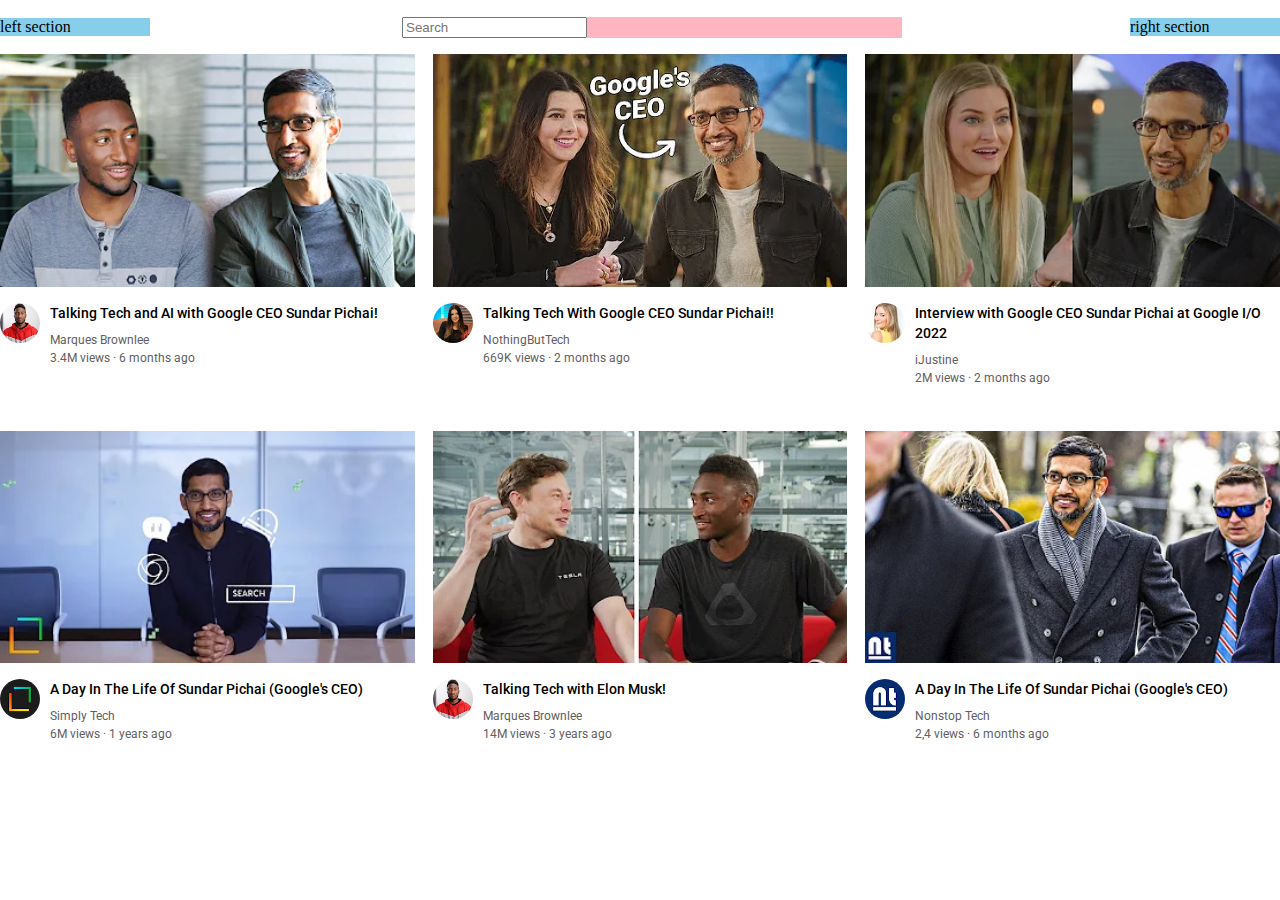
==== index.html @ 4849e143 "new file" ====
<!DOCTYPE html>
<html lang="en">
  <head>
    <meta charset="UTF-8" />
    <meta http-equiv="X-UA-Compatible" content="IE=edge" />
    <meta name="viewport" content="width=device-width, initial-scale=1.0" />
    <title>YouTube Clon</title>

    <link rel="preconnect" href="https://fonts.googleapis.com" />
    <link rel="preconnect" href="https://fonts.gstatic.com" crossorigin />
    <link
      href="https://fonts.googleapis.com/css2?family=Roboto:wght@400;500;700&display=swap"
      rel="stylesheet"
    />
    <link rel="stylesheet" href="/styles/general.css" />
    <link rel="stylesheet" href="/styles/header.css" />
    <link rel="stylesheet" href="/styles/videoblock.css" />
  </head>
  <body>
    <div class="header-box">
      <div class="header-left">left section</div>
      <div class="header-center">
        <input class="search" type="test" placeholder="Search" />
      </div>
      <div class="header-right">right section</div>
    </div>

    <div class="all-grid">
      <div class="video-block-preview">
        <div class="thumbnail-row">
          <img
            class="thumbnail1"
            src="/channel-pictures/thumbnail1.webp"
            alt="images1"
          />
        </div>
        <div class="photo-title-box">
          <div class="previewphoto-box">
            <img
              class="preview-photo1"
              src="/channel-pictures/previewphoto1.jpg"
              alt="previewphoto1"
            />
          </div>
          <div class="videotitle-box">
            <p class="video-title">
              Talking Tech and AI with Google CEO Sundar Pichai!
            </p>
            <p class="video-author">Marques Brownlee</p>
            <p class="video-stats">3.4M views &#183; 6 months ago</p>
          </div>
        </div>
      </div>

      <div class="video-block-preview">
        <div class="thumbnail-row">
          <img
            class="thumbnail2"
            src="/channel-pictures/thumbnail2.webp"
            alt="images2"
          />
        </div>
        <div class="photo-title-box">
          <div class="previewphoto-box">
            <img
              class="preview-photo2"
              src="/channel-pictures/previewphoto2.jpg"
              alt="previewphoto2"
            />
          </div>
          <div class="videotitle-box">
            <p class="video-title">
              Talking Tech With Google CEO Sundar Pichai!!
            </p>
            <p class="video-author">NothingButTech</p>
            <p class="video-stats">669K views &#183; 2 months ago</p>
          </div>
        </div>
      </div>

      <div class="video-block-preview">
        <div class="thumbnail-row">
          <img
            class="thumbnail3"
            src="/channel-pictures/thumbnail3.webp"
            alt="images3"
          />
        </div>
        <div class="photo-title-box">
          <div class="previewphoto-box">
            <img
              class="preview-photo2"
              src="/channel-pictures/previewphoto3.jpg"
              alt="previewphoto3"
            />
          </div>
          <div class="videotitle-box">
            <p class="video-title">
              Interview with Google CEO Sundar Pichai at Google I/O 2022
            </p>
            <p class="video-author">iJustine</p>
            <p class="video-stats">2M views &#183; 2 months ago</p>
          </div>
        </div>
      </div>

      <div class="video-block-preview">
        <div class="thumbnail-row">
          <img
            class="thumbnail4"
            src="/channel-pictures/thumbnail4.webp"
            alt="images4"
          />
        </div>
        <div class="photo-title-box">
          <div class="previewphoto-box">
            <img
              class="preview-photo4"
              src="/channel-pictures/previewphoto4.jpg"
              alt="previewphoto4"
            />
          </div>
          <div class="videotitle-box">
            <p class="video-title">
              A Day In The Life Of Sundar Pichai (Google's CEO)
            </p>
            <p class="video-author">Simply Tech</p>
            <p class="video-stats">6M views &#183; 1 years ago</p>
          </div>
        </div>
      </div>

      <div class="video-block-preview">
        <div class="thumbnail-row">
          <img
            class="thumbnail5"
            src="/channel-pictures/thumbnail5.webp"
            alt="images5"
          />
        </div>
        <div class="photo-title-box">
          <div class="previewphoto-box">
            <img
              class="preview-photo5"
              src="/channel-pictures/previewphoto5.jpg"
              alt="previewphoto5"
            />
          </div>
          <div class="videotitle-box">
            <p class="video-title">Talking Tech with Elon Musk!</p>
            <p class="video-author">Marques Brownlee</p>
            <p class="video-stats">14M views &#183; 3 years ago</p>
          </div>
        </div>
      </div>

      <div class="video-block-preview">
        <div class="thumbnail-row">
          <img
            class="thumbnail6"
            src="/channel-pictures/thumbnail6.webp"
            alt="images6"
          />
        </div>
        <div class="photo-title-box">
          <div class="previewphoto-box">
            <img
              class="preview-photo6"
              src="/channel-pictures/previewphoto6.jpg"
              alt="previewphoto6"
            />
          </div>
          <div class="videotitle-box">
            <p class="video-title">
              A Day In The Life Of Sundar Pichai (Google's CEO)
            </p>
            <p class="video-author">Nonstop Tech</p>
            <p class="video-stats">2,4 views &#183; 6 months ago</p>
          </div>
        </div>
      </div>
    </div>
  </body>
</html>
---- styles/general.css ----
p {
    font-family: Roboto, Arial;
    margin-top: 0;
    margin-bottom: 0;
  }
  body {
    margin: 0;
  }
---- styles/header.css ----
.header-box {
    display: flex;
    flex-direction: row;
    justify-content: space-between;
    align-items: center;
    height: 54px;
  }
  .header-left {
    background-color: skyblue;
    width: 150px;
  }
  .header-center {
    background-color: lightpink;
    flex: 1;
    margin-left: 60px;
    margin-right: 36px;
    max-width: 500px;
  }
  .header-right {
    background-color: skyblue;
    width: 150px;
  }
---- styles/videoblock.css ----
.video-title {
    margin-top: 0;
    font-size: 14px;
    font-weight: 500;
    line-height: 20px;
    margin-bottom: 10px;
  }
  .thumbnail1,
  .thumbnail2,
  .thumbnail3,
  .thumbnail4,
  .thumbnail5,
  .thumbnail6 {
    width: 100%;
  }
  .thumbnail-row {
    margin-bottom: 12px;
  }
  .video-block-preview {
  }
  .photo-title-box {
    display: grid;
    grid-template-columns: 50px 1fr;
  }
  .previewphoto-box {
    width: 50px;
    vertical-align: top;
  }
  .videotitle-box {
  }
  .preview-photo1,
  .preview-photo2,
  .preview-photo3,
  .preview-photo4,
  .preview-photo5,
  .preview-photo6 {
    width: 40px;
    border-radius: 50px;
  }
  .video-author,
  .video-stats {
    font-size: 12px;
    color: rgb(96, 96, 96);
    margin-bottom: 4px;
  }
  .all-grid {
    display: grid;
    grid-template-columns: 1fr 1fr 1fr;
    column-gap: 18px;
    row-gap: 42px;
  }
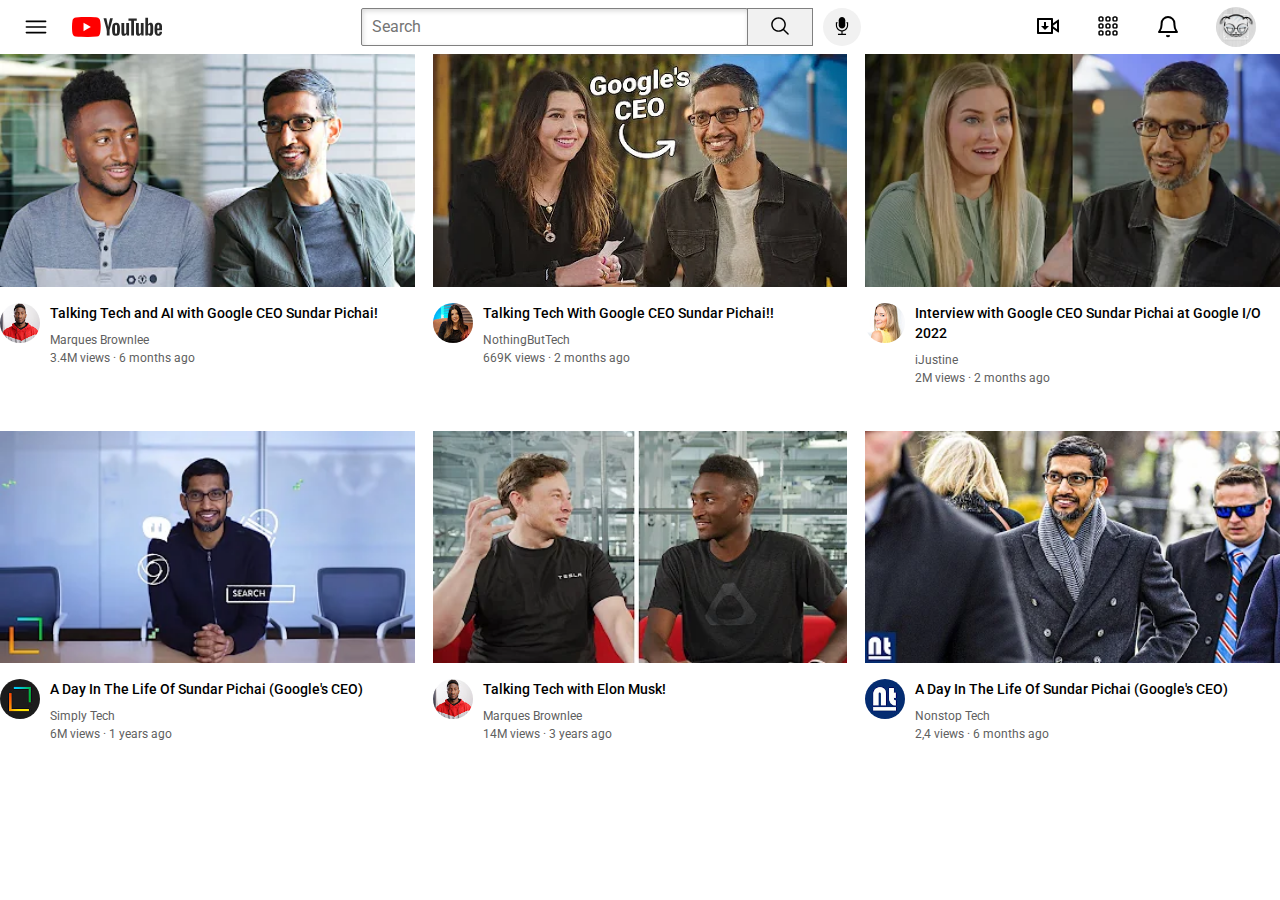
==== commit f9b6198e: "add styles/header.css" ====
--- a/index.html
+++ b/index.html
@@ -12,17 +12,55 @@
       href="https://fonts.googleapis.com/css2?family=Roboto:wght@400;500;700&display=swap"
       rel="stylesheet"
     />
-    <link rel="stylesheet" href="/styles/general.css" />
-    <link rel="stylesheet" href="/styles/header.css" />
-    <link rel="stylesheet" href="/styles/videoblock.css" />
+    <link rel="stylesheet" href="styles/general.css" />
+    <link rel="stylesheet" href="styles/header.css" />
+    <link rel="stylesheet" href="styles/videoblock.css" />
   </head>
   <body>
     <div class="header-box">
-      <div class="header-left">left section</div>
+      <div class="header-left">
+        <img
+          class="hamburger-menu"
+          src="icons/hamburger-menu.svg"
+          alt="hamburger-menu"
+        />
+        <img
+          class="youtube-logo"
+          src="icons/youtube-logo.svg"
+          alt="youtube-logo"
+        />
+      </div>
       <div class="header-center">
-        <input class="search" type="test" placeholder="Search" />
-      </div>
-      <div class="header-right">right section</div>
+        <input class="search-text" type="test" placeholder="Search" />
+        <button class="button-search">
+          <img class="search-icon" src="icons/search.svg" alt="search" />
+        </button>
+        <button class="button-microphone">
+          <img
+            class="microphone-icon"
+            src="icons/microphone.svg"
+            alt="microphone"
+          />
+        </button>
+      </div>
+      <div class="header-right">
+        <img
+          class="video-download-icon"
+          src="icons/video-download.svg"
+          alt="video-download"
+        />
+        <img class="apps-icons" src="icons/apps.svg" alt="apps" />
+        <img
+          class="notification-bell-icon"
+          src="icons/notification-bell.svg"
+          alt="notification-bell"
+        />
+        <img
+          class="iconsMyLogo"
+          src="channel-pictures/iconsMyLogo.jpg"
+          alt="iconsMyLogo"
+        />
+      </div>
     </div>
 
     <div class="all-grid">
@@ -30,7 +68,7 @@
         <div class="thumbnail-row">
           <img
             class="thumbnail1"
-            src="/channel-pictures/thumbnail1.webp"
+            src="channel-pictures/thumbnail1.webp"
             alt="images1"
           />
         </div>
@@ -38,7 +76,7 @@
           <div class="previewphoto-box">
             <img
               class="preview-photo1"
-              src="/channel-pictures/previewphoto1.jpg"
+              src="channel-pictures/previewphoto1.jpg"
               alt="previewphoto1"
             />
           </div>
@@ -56,7 +94,7 @@
         <div class="thumbnail-row">
           <img
             class="thumbnail2"
-            src="/channel-pictures/thumbnail2.webp"
+            src="channel-pictures/thumbnail2.webp"
             alt="images2"
           />
         </div>
@@ -64,7 +102,7 @@
           <div class="previewphoto-box">
             <img
               class="preview-photo2"
-              src="/channel-pictures/previewphoto2.jpg"
+              src="channel-pictures/previewphoto2.jpg"
               alt="previewphoto2"
             />
           </div>
@@ -82,7 +120,7 @@
         <div class="thumbnail-row">
           <img
             class="thumbnail3"
-            src="/channel-pictures/thumbnail3.webp"
+            src="channel-pictures/thumbnail3.webp"
             alt="images3"
           />
         </div>
@@ -90,7 +128,7 @@
           <div class="previewphoto-box">
             <img
               class="preview-photo2"
-              src="/channel-pictures/previewphoto3.jpg"
+              src="channel-pictures/previewphoto3.jpg"
               alt="previewphoto3"
             />
           </div>
@@ -108,7 +146,7 @@
         <div class="thumbnail-row">
           <img
             class="thumbnail4"
-            src="/channel-pictures/thumbnail4.webp"
+            src="channel-pictures/thumbnail4.webp"
             alt="images4"
           />
         </div>
@@ -116,7 +154,7 @@
           <div class="previewphoto-box">
             <img
               class="preview-photo4"
-              src="/channel-pictures/previewphoto4.jpg"
+              src="channel-pictures/previewphoto4.jpg"
               alt="previewphoto4"
             />
           </div>
@@ -134,7 +172,7 @@
         <div class="thumbnail-row">
           <img
             class="thumbnail5"
-            src="/channel-pictures/thumbnail5.webp"
+            src="channel-pictures/thumbnail5.webp"
             alt="images5"
           />
         </div>
@@ -142,7 +180,7 @@
           <div class="previewphoto-box">
             <img
               class="preview-photo5"
-              src="/channel-pictures/previewphoto5.jpg"
+              src="channel-pictures/previewphoto5.jpg"
               alt="previewphoto5"
             />
           </div>
@@ -158,7 +196,7 @@
         <div class="thumbnail-row">
           <img
             class="thumbnail6"
-            src="/channel-pictures/thumbnail6.webp"
+            src="channel-pictures/thumbnail6.webp"
             alt="images6"
           />
         </div>
@@ -166,7 +204,7 @@
           <div class="previewphoto-box">
             <img
               class="preview-photo6"
-              src="/channel-pictures/previewphoto6.jpg"
+              src="channel-pictures/previewphoto6.jpg"
               alt="previewphoto6"
             />
           </div>
@@ -181,4 +219,4 @@
       </div>
     </div>
   </body>
-</html> 
+</html>
--- a/styles/header.css
+++ b/styles/header.css
@@ -2,21 +2,87 @@
     display: flex;
     flex-direction: row;
     justify-content: space-between;
+    height: 54px;
     align-items: center;
-    height: 54px;
   }
   .header-left {
-    background-color: skyblue;
-    width: 150px;
+    display: flex;
+    align-items: center;
   }
   .header-center {
-    background-color: lightpink;
     flex: 1;
+    display: flex;
+    align-items: center;
     margin-left: 60px;
     margin-right: 36px;
     max-width: 500px;
   }
   .header-right {
-    background-color: skyblue;
-    width: 150px;
+    display: flex;
+    width: 220px;
+    align-content: center;
+    justify-content: space-between;
+    margin-right: 24px;
+    flex-shrink: 0;
+  }
+  .hamburger-menu {
+    height: 24px;
+    margin-left: 24px;
+    margin-right: 24px;
+  }
+  .youtube-logo {
+    height: 90px;
+  }
+  .button-microphone {
+    height: 38px;
+    width: 38px;
+    border: none;
+    border-radius: 19px;
+    background-color:  rgb(241, 241, 241);
+  }
+  .search-text {
+    flex: 1;
+    height: 34px;
+    padding-left: 10px;
+    font-size: 16px;
+    border: 1px solid gray;
+    border-radius: 2px;
+    box-shadow: inset 1px 2px 5px 
+    rgb(0, 0, 0, 0.15);
+    width: 0;
+  }
+  .search-text::placeholder {
+    font-family: Roboto, Arial;
+    font-size: 16px;
+  }
+  .button-search {
+    height: 38px;
+    width: 66px;
+    margin-right: 10px;
+    border-radius: 0;
+    border: 1px solid gray;
+    background-color: rgb(241, 241, 241);
+    margin-left: -1px;
+  }
+  .search-icon {
+    height: 22px;
+  }
+  .microphone-icon {
+    height: 18px;
+  }
+  .video-download-icon {
+    height: 24px;
+    margin-top: 7px;
+  }
+  .apps-icons {
+    height: 24px;
+    margin-top: 7px;
+  }
+  .notification-bell-icon {
+    height: 24px;
+    margin-top: 8px;
+  }
+  .iconsMyLogo {
+    height: 40px;
+    border-radius: 20px;
   }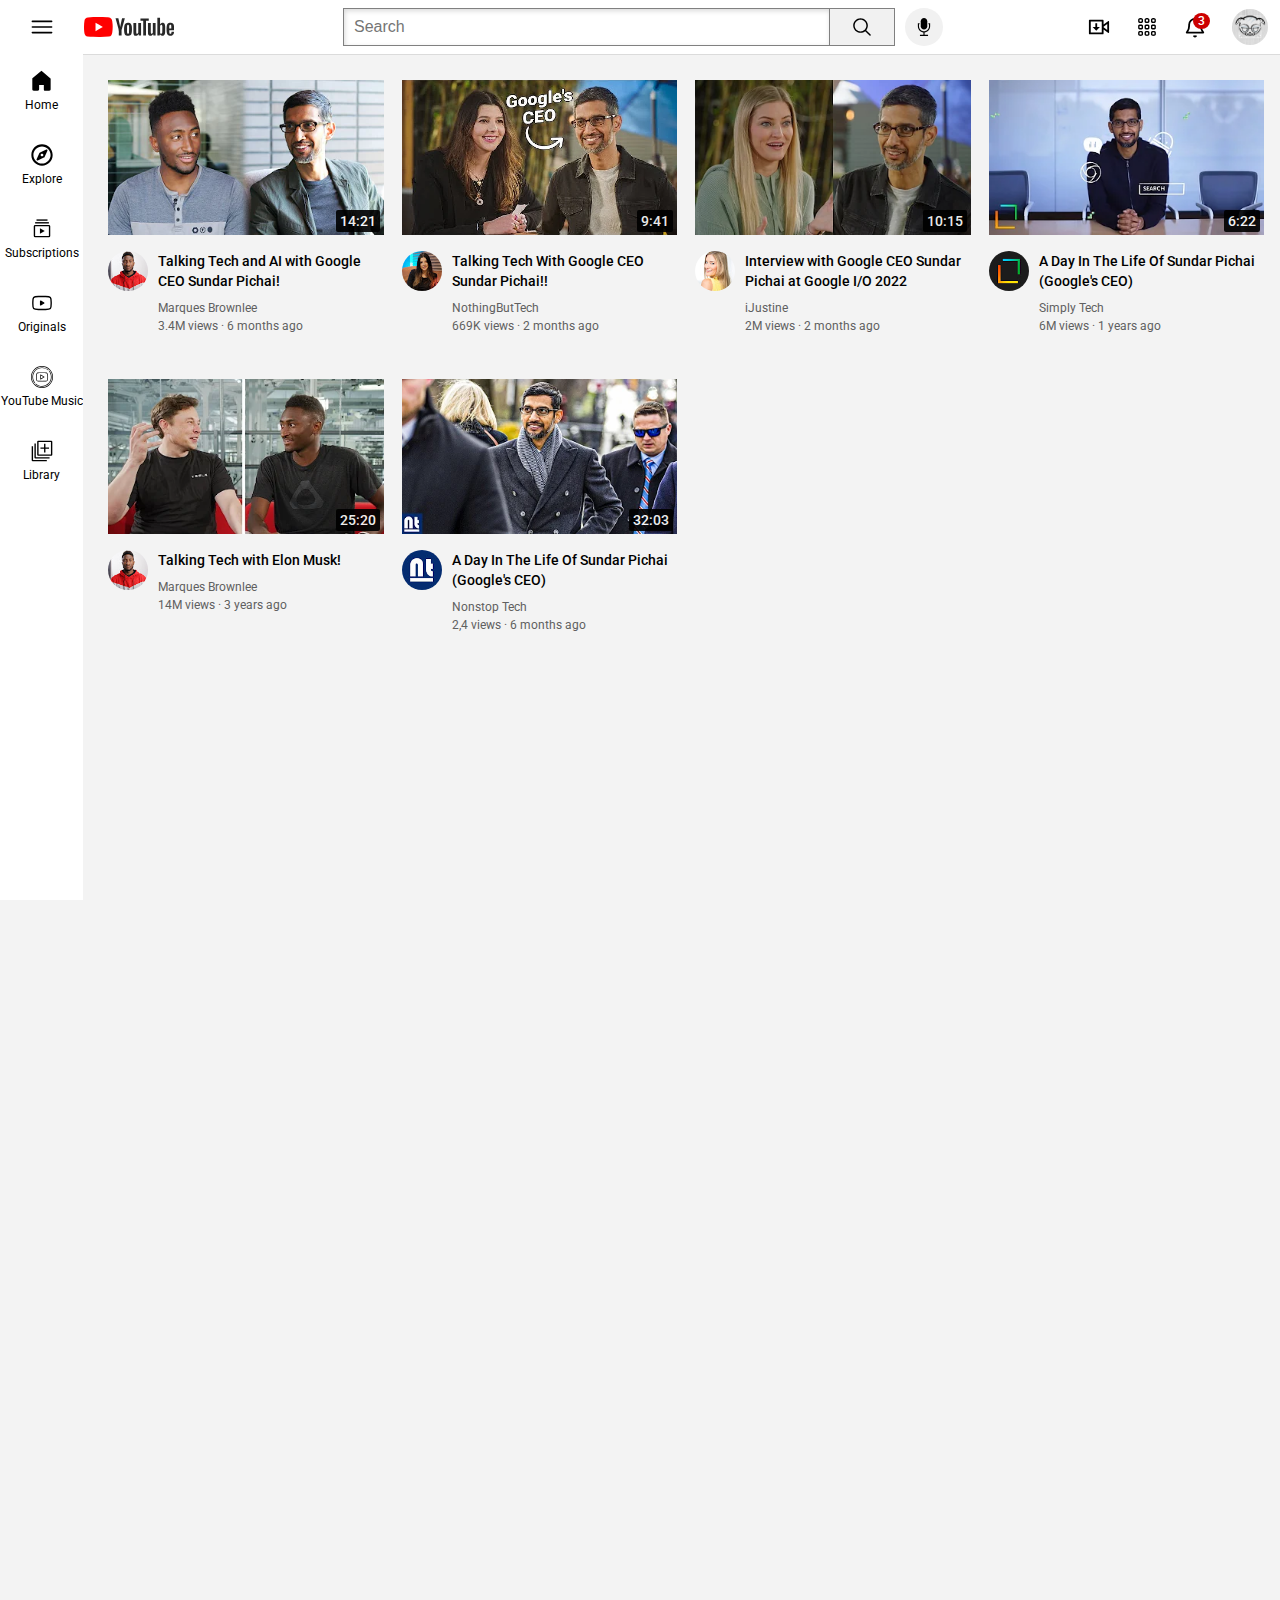
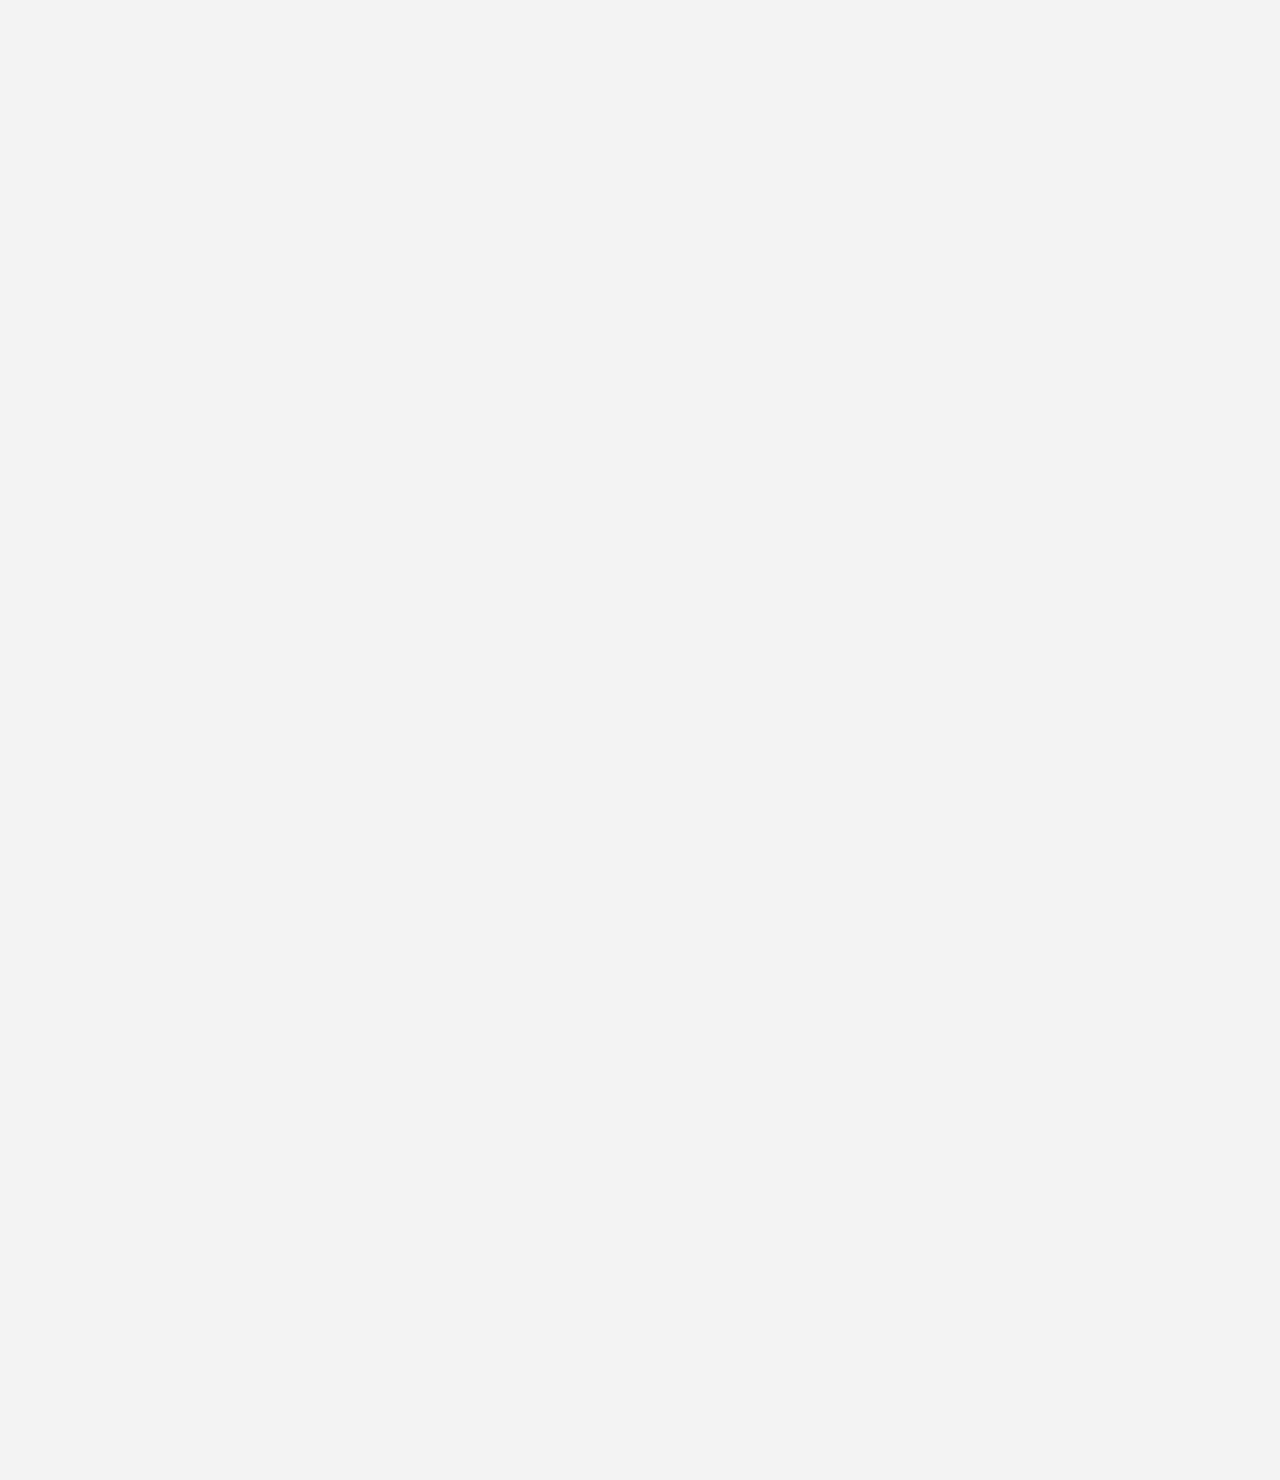
==== commit 27c94f1b: "1. added left panel 'sidebar' 2.corrected header.css 3.added responsive design in body-grid 4.delete" ====
--- a/index.html
+++ b/index.html
@@ -15,208 +15,263 @@
     <link rel="stylesheet" href="styles/general.css" />
     <link rel="stylesheet" href="styles/header.css" />
     <link rel="stylesheet" href="styles/videoblock.css" />
+    <link rel="stylesheet" href="styles/sidebar.css" />
   </head>
   <body>
-    <div class="header-box">
-      <div class="header-left">
-        <img
-          class="hamburger-menu"
-          src="icons/hamburger-menu.svg"
-          alt="hamburger-menu"
-        />
-        <img
-          class="youtube-logo"
-          src="icons/youtube-logo.svg"
-          alt="youtube-logo"
-        />
+    <header>
+      <nav class="header-box">
+        <div class="header-left">
+          <img
+            class="hamburger-menu"
+            src="icons/hamburger-menu.svg"
+            alt="hamburger-menu"
+          />
+          <img
+            class="youtube-logo"
+            src="icons/youtube-logo.svg"
+            alt="youtube-logo"
+          />
+        </div>
+        <div class="header-center">
+          <input class="search-text" type="test" placeholder="Search" />
+          <button class="button-search">
+            <img class="search-icon" src="icons/search.svg" alt="search" />
+            <div class="tooltip">Search</div>
+          </button>
+          <button class="button-microphone">
+            <img
+              class="microphone-icon"
+              src="icons/microphone.svg"
+              alt="microphone"
+            />
+            <div class="tooltip">Voice search</div>
+          </button>
+        </div>
+        <div class="header-right">
+          <img
+            class="video-download-icon"
+            src="icons/video-download.svg"
+            alt="video-download"
+          />
+          <img class="apps-icons" src="icons/apps.svg" alt="apps" />
+          <div class="nitfication-bell-icon-container">
+            <img
+              class="notification-bell-icon"
+              src="icons/notification-bell.svg"
+              alt="notification-bell"
+            />
+            <div class="nitfication-count">3</div>
+          </div>
+          <img
+            class="iconsMyLogo"
+            src="channel-pictures/iconsMyLogo.jpg"
+            alt="iconsMyLogo"
+          />
+        </div>
       </div>
-      <div class="header-center">
-        <input class="search-text" type="test" placeholder="Search" />
-        <button class="button-search">
-          <img class="search-icon" src="icons/search.svg" alt="search" />
-        </button>
-        <button class="button-microphone">
-          <img
-            class="microphone-icon"
-            src="icons/microphone.svg"
-            alt="microphone"
-          />
-        </button>
-      </div>
-      <div class="header-right">
-        <img
-          class="video-download-icon"
-          src="icons/video-download.svg"
-          alt="video-download"
-        />
-        <img class="apps-icons" src="icons/apps.svg" alt="apps" />
-        <img
-          class="notification-bell-icon"
-          src="icons/notification-bell.svg"
-          alt="notification-bell"
-        />
-        <img
-          class="iconsMyLogo"
-          src="channel-pictures/iconsMyLogo.jpg"
-          alt="iconsMyLogo"
-        />
-      </div>
-    </div>
-
-    <div class="all-grid">
-      <div class="video-block-preview">
-        <div class="thumbnail-row">
-          <img
-            class="thumbnail1"
-            src="channel-pictures/thumbnail1.webp"
-            alt="images1"
-          />
-        </div>
-        <div class="photo-title-box">
-          <div class="previewphoto-box">
-            <img
-              class="preview-photo1"
-              src="channel-pictures/previewphoto1.jpg"
-              alt="previewphoto1"
-            />
-          </div>
-          <div class="videotitle-box">
-            <p class="video-title">
-              Talking Tech and AI with Google CEO Sundar Pichai!
-            </p>
-            <p class="video-author">Marques Brownlee</p>
-            <p class="video-stats">3.4M views &#183; 6 months ago</p>
-          </div>
-        </div>
-      </div>
-
-      <div class="video-block-preview">
-        <div class="thumbnail-row">
-          <img
-            class="thumbnail2"
-            src="channel-pictures/thumbnail2.webp"
-            alt="images2"
-          />
-        </div>
-        <div class="photo-title-box">
-          <div class="previewphoto-box">
-            <img
-              class="preview-photo2"
-              src="channel-pictures/previewphoto2.jpg"
-              alt="previewphoto2"
-            />
-          </div>
-          <div class="videotitle-box">
-            <p class="video-title">
-              Talking Tech With Google CEO Sundar Pichai!!
-            </p>
-            <p class="video-author">NothingButTech</p>
-            <p class="video-stats">669K views &#183; 2 months ago</p>
-          </div>
-        </div>
-      </div>
-
-      <div class="video-block-preview">
-        <div class="thumbnail-row">
-          <img
-            class="thumbnail3"
-            src="channel-pictures/thumbnail3.webp"
-            alt="images3"
-          />
-        </div>
-        <div class="photo-title-box">
-          <div class="previewphoto-box">
-            <img
-              class="preview-photo2"
-              src="channel-pictures/previewphoto3.jpg"
-              alt="previewphoto3"
-            />
-          </div>
-          <div class="videotitle-box">
-            <p class="video-title">
-              Interview with Google CEO Sundar Pichai at Google I/O 2022
-            </p>
-            <p class="video-author">iJustine</p>
-            <p class="video-stats">2M views &#183; 2 months ago</p>
-          </div>
-        </div>
-      </div>
-
-      <div class="video-block-preview">
-        <div class="thumbnail-row">
-          <img
-            class="thumbnail4"
-            src="channel-pictures/thumbnail4.webp"
-            alt="images4"
-          />
-        </div>
-        <div class="photo-title-box">
-          <div class="previewphoto-box">
-            <img
-              class="preview-photo4"
-              src="channel-pictures/previewphoto4.jpg"
-              alt="previewphoto4"
-            />
-          </div>
-          <div class="videotitle-box">
-            <p class="video-title">
-              A Day In The Life Of Sundar Pichai (Google's CEO)
-            </p>
-            <p class="video-author">Simply Tech</p>
-            <p class="video-stats">6M views &#183; 1 years ago</p>
-          </div>
-        </div>
-      </div>
-
-      <div class="video-block-preview">
-        <div class="thumbnail-row">
-          <img
-            class="thumbnail5"
-            src="channel-pictures/thumbnail5.webp"
-            alt="images5"
-          />
-        </div>
-        <div class="photo-title-box">
-          <div class="previewphoto-box">
-            <img
-              class="preview-photo5"
-              src="channel-pictures/previewphoto5.jpg"
-              alt="previewphoto5"
-            />
-          </div>
-          <div class="videotitle-box">
-            <p class="video-title">Talking Tech with Elon Musk!</p>
-            <p class="video-author">Marques Brownlee</p>
-            <p class="video-stats">14M views &#183; 3 years ago</p>
-          </div>
-        </div>
-      </div>
-
-      <div class="video-block-preview">
-        <div class="thumbnail-row">
-          <img
-            class="thumbnail6"
-            src="channel-pictures/thumbnail6.webp"
-            alt="images6"
-          />
-        </div>
-        <div class="photo-title-box">
-          <div class="previewphoto-box">
-            <img
-              class="preview-photo6"
-              src="channel-pictures/previewphoto6.jpg"
-              alt="previewphoto6"
-            />
-          </div>
-          <div class="videotitle-box">
-            <p class="video-title">
-              A Day In The Life Of Sundar Pichai (Google's CEO)
-            </p>
-            <p class="video-author">Nonstop Tech</p>
-            <p class="video-stats">2,4 views &#183; 6 months ago</p>
-          </div>
-        </div>
-      </div>
-    </div>
+
+      <div class="sidebar">
+        <div class="sidebar-link">
+          <img class="iconsHome" src="icons/home.svg" alt="Home" />
+          <div>Home</div>
+        </div>
+        <div class="sidebar-link">
+          <img class="iconsExplore" src="icons/compass.svg" alt="Explore" />
+          <div>Explore</div>
+        </div>
+        <div class="sidebar-link">
+          <img
+            class="iconsSubscriptions"
+            src="icons/subscr.svg"
+            alt="Subscriptions"
+          />
+          <div>Subscriptions</div>
+        </div>
+        <div class="sidebar-link">
+          <img
+            class="iconsOriginals"
+            src="icons/youtube-originals.svg"
+            alt="Originals"
+          />
+          <div>Originals</div>
+        </div>
+        <div class="sidebar-link">
+          <img
+            class="iconsYouTubeMusic"
+            src="icons/youtube-music.svg"
+            alt="Youtube Music"
+          />
+          <div>YouTube Music</div>
+        </div>
+        <div class="sidebar-link">
+          <img class="iconsLibrary" src="icons/library.svg" alt="Library" />
+          <div>Library</div>
+        </div>
+      </nav>
+    </header>
+
+    <main>
+      <section class="all-grid">
+        <div class="video-block-preview">
+          <div class="thumbnail-row">
+            <img
+              class="thumbnail1"
+              src="channel-pictures/thumbnail1.webp"
+              alt="images1"
+            />
+            <div class="thumbnail-row-time">14:21</div>
+          </div>
+          <div class="photo-title-box">
+            <div class="previewphoto-box">
+              <img
+                class="preview-photo1"
+                src="channel-pictures/previewphoto1.jpg"
+                alt="previewphoto1"
+              />
+            </div>
+            <div class="videotitle-box">
+              <p class="video-title">
+                Talking Tech and AI with Google CEO Sundar Pichai!
+              </p>
+              <p class="video-author">Marques Brownlee</p>
+              <p class="video-stats">3.4M views &#183; 6 months ago</p>
+            </div>
+          </div>
+        </div>
+
+        <div class="video-block-preview">
+          <div class="thumbnail-row">
+            <img
+              class="thumbnail2"
+              src="channel-pictures/thumbnail2.webp"
+              alt="images2"
+            />
+            <div class="thumbnail-row-time">9:41</div>
+          </div>
+          <div class="photo-title-box">
+            <div class="previewphoto-box">
+              <img
+                class="preview-photo2"
+                src="channel-pictures/previewphoto2.jpg"
+                alt="previewphoto2"
+              />
+            </div>
+            <div class="videotitle-box">
+              <p class="video-title">
+                Talking Tech With Google CEO Sundar Pichai!!
+              </p>
+              <p class="video-author">NothingButTech</p>
+              <p class="video-stats">669K views &#183; 2 months ago</p>
+            </div>
+          </div>
+        </div>
+
+        <div class="video-block-preview">
+          <div class="thumbnail-row">
+            <img
+              class="thumbnail3"
+              src="channel-pictures/thumbnail3.webp"
+              alt="images3"
+            />
+            <div class="thumbnail-row-time">10:15</div>
+          </div>
+          <div class="photo-title-box">
+            <div class="previewphoto-box">
+              <img
+                class="preview-photo2"
+                src="channel-pictures/previewphoto3.jpg"
+                alt="previewphoto3"
+              />
+            </div>
+            <div class="videotitle-box">
+              <p class="video-title">
+                Interview with Google CEO Sundar Pichai at Google I/O 2022
+              </p>
+              <p class="video-author">iJustine</p>
+              <p class="video-stats">2M views &#183; 2 months ago</p>
+            </div>
+          </div>
+        </div>
+
+        <div class="video-block-preview">
+          <div class="thumbnail-row">
+            <img
+              class="thumbnail4"
+              src="channel-pictures/thumbnail4.webp"
+              alt="images4"
+            />
+            <div class="thumbnail-row-time">6:22</div>
+          </div>
+          <div class="photo-title-box">
+            <div class="previewphoto-box">
+              <img
+                class="preview-photo4"
+                src="channel-pictures/previewphoto4.jpg"
+                alt="previewphoto4"
+              />
+            </div>
+            <div class="videotitle-box">
+              <p class="video-title">
+                A Day In The Life Of Sundar Pichai (Google's CEO)
+              </p>
+              <p class="video-author">Simply Tech</p>
+              <p class="video-stats">6M views &#183; 1 years ago</p>
+            </div>
+          </div>
+        </div>
+
+        <div class="video-block-preview">
+          <div class="thumbnail-row">
+            <img
+              class="thumbnail5"
+              src="channel-pictures/thumbnail5.webp"
+              alt="images5"
+            />
+            <div class="thumbnail-row-time">25:20</div>
+          </div>
+          <div class="photo-title-box">
+            <div class="previewphoto-box">
+              <img
+                class="preview-photo5"
+                src="channel-pictures/previewphoto5.jpg"
+                alt="previewphoto5"
+              />
+            </div>
+            <div class="videotitle-box">
+              <p class="video-title">Talking Tech with Elon Musk!</p>
+              <p class="video-author">Marques Brownlee</p>
+              <p class="video-stats">14M views &#183; 3 years ago</p>
+            </div>
+          </div>
+        </div>
+
+        <div class="video-block-preview">
+          <div class="thumbnail-row">
+            <img
+              class="thumbnail6"
+              src="channel-pictures/thumbnail6.webp"
+              alt="images6"
+            />
+            <div class="thumbnail-row-time">32:03</div>
+          </div>
+          <div class="photo-title-box">
+            <div class="previewphoto-box">
+              <img
+                class="preview-photo6"
+                src="channel-pictures/previewphoto6.jpg"
+                alt="previewphoto6"
+              />
+            </div>
+            <div class="videotitle-box">
+              <p class="video-title">
+                A Day In The Life Of Sundar Pichai (Google's CEO)
+              </p>
+              <p class="video-author">Nonstop Tech</p>
+              <p class="video-stats">2,4 views &#183; 6 months ago</p>
+            </div>
+          </div>
+        </div>
+      </section>
+    </main>
   </body>
 </html>
--- a/styles/general.css
+++ b/styles/general.css
@@ -1,8 +1,13 @@
 p {
-    font-family: Roboto, Arial;
     margin-top: 0;
     margin-bottom: 0;
   }
   body {
-    margin: 0;
+    font-family: Roboto, Arial;
+    background-color: #F3F3F3;
+    height: 3000px;
+    margin-top: 80px;
+    margin-bottom: 0;
+    margin-left: 108px;
+    margin-right: 16px;
   }--- a/styles/header.css
+++ b/styles/header.css
@@ -4,6 +4,15 @@
     justify-content: space-between;
     height: 54px;
     align-items: center;
+    position: fixed;
+    top: 0;
+    right: 0;
+    left: 0;
+    background-color: white;
+    border-bottom-width: 1px;
+    border-bottom-style: solid;
+    border-bottom-color: rgb(219, 219, 219);
+    z-index: 100;
   }
   .header-left {
     display: flex;
@@ -15,30 +24,25 @@
     align-items: center;
     margin-left: 60px;
     margin-right: 36px;
-    max-width: 500px;
+    max-width: 600px;
   }
   .header-right {
     display: flex;
-    width: 220px;
+    width: 180px;
     align-content: center;
     justify-content: space-between;
-    margin-right: 24px;
+    margin-right: 12px;
     flex-shrink: 0;
   }
   .hamburger-menu {
     height: 24px;
-    margin-left: 24px;
-    margin-right: 24px;
+    margin-left: 30px;
+    margin-right: 30px;
+    cursor: pointer;
   }
   .youtube-logo {
     height: 90px;
-  }
-  .button-microphone {
-    height: 38px;
-    width: 38px;
-    border: none;
-    border-radius: 19px;
-    background-color:  rgb(241, 241, 241);
+    cursor: pointer;
   }
   .search-text {
     flex: 1;
@@ -46,13 +50,12 @@
     padding-left: 10px;
     font-size: 16px;
     border: 1px solid gray;
-    border-radius: 2px;
+    border-radius: 1;
     box-shadow: inset 1px 2px 5px 
     rgb(0, 0, 0, 0.15);
     width: 0;
   }
   .search-text::placeholder {
-    font-family: Roboto, Arial;
     font-size: 16px;
   }
   .button-search {
@@ -63,26 +66,90 @@
     border: 1px solid gray;
     background-color: rgb(241, 241, 241);
     margin-left: -1px;
+    cursor: pointer;
+    position: relative;
+    display: flex;
+    justify-content: center;
+    align-items: center;
+  }
+  .button-search:hover .tooltip,
+  .button-microphone:hover .tooltip {
+    opacity: 1;
+  }
+  .button-search .tooltip {
+    background-color: rgb(141, 141, 141);
+    border-radius: 2px;
+    color: white;
+    position: absolute;
+    bottom: -36px;
+    padding: 7px;
+    opacity: 0;
+    transition: opacity 0.2s;
+  }
+  .button-microphone .tooltip {
+    background-color: rgb(141, 141, 141);
+    border-radius: 2px;
+    color: white;
+    position: absolute;
+    bottom: -36px;
+    padding: 7px;
+    opacity: 0;
+    width: max-content;
+    transition: opacity 0.2s;
+  }
+  .tooltip {
+    pointer-events: none;
   }
   .search-icon {
     height: 22px;
+  }
+  .button-microphone {
+    height: 38px;
+    width: 38px;
+    border: none;
+    border-radius: 19px;
+    background-color:  rgb(241, 241, 241);
+    cursor: pointer;
+    position: relative;
+    display: flex;
+    align-items: center;
+    justify-content: center;
   }
   .microphone-icon {
     height: 18px;
   }
   .video-download-icon {
-    height: 24px;
+    height: 22px;
     margin-top: 7px;
+    cursor: pointer;
   }
   .apps-icons {
-    height: 24px;
+    height: 22px;
     margin-top: 7px;
+    cursor: pointer;
+  }
+  .nitfication-bell-icon-container {
+    position: relative;
   }
   .notification-bell-icon {
-    height: 24px;
+    height: 22px;
     margin-top: 8px;
+    cursor: pointer;
+  }
+  .nitfication-count {
+    background-color: #CC0000;
+    color: white;
+    position: absolute;
+    top: 4px;
+    font-size: 12px;
+    font-weight: 500;
+    right: -4px;
+    padding: 1px 5px;
+    border-radius: 50%;
+    cursor: pointer;
   }
   .iconsMyLogo {
-    height: 40px;
+    height: 36px;
     border-radius: 20px;
+    cursor: pointer;
   }--- a/styles/videoblock.css
+++ b/styles/videoblock.css
@@ -15,6 +15,7 @@
   }
   .thumbnail-row {
     margin-bottom: 12px;
+    position: relative;
   }
   .video-block-preview {
   }
@@ -48,4 +49,32 @@
     grid-template-columns: 1fr 1fr 1fr;
     column-gap: 18px;
     row-gap: 42px;
+  }
+  @media (max-width: 750px) {
+    .all-grid {
+      grid-template-columns: 1fr 1fr;
+    }
+  }
+  @media (min-width: 999px) and (max-width: 751px) {
+    .all-grid {
+      grid-template-columns: 1fr 1fr 1fr;
+    }
+  }
+  @media (min-width: 1000px) {
+    .all-grid {
+      grid-template-columns: 1fr 1fr 1fr 1fr;
+    }
+  }
+  .thumbnail-row-time {
+    background-color: black;
+    color: white;
+    position: absolute;
+    bottom: 0;
+    right: 0;
+    margin: 7px 4px;
+    border-radius: 2px;
+    font-size: 14px;
+    font-weight: 500;
+    padding: 3px 4px;
+    opacity: 0.9;
   }--- a/styles/sidebar.css
+++ b/styles/sidebar.css
@@ -0,0 +1,26 @@
+.sidebar {
+    background-color: white;
+    position: fixed;
+    left: 0;
+    bottom: 0;
+    top: 54px;
+    width: 83px;
+    z-index: 200;
+}
+.sidebar-link {
+    font-family: Roboto, Arial;
+    font-size: 12px;
+    height: 74px;
+    display: flex;
+    align-items: center;
+    justify-content: center;
+    flex-direction: column;
+    cursor: pointer;
+}
+.sidebar-link:hover {
+    background-color: #ECECEC;
+}
+.sidebar-link img {
+    height: 22px;
+    margin-bottom: 6px;
+}